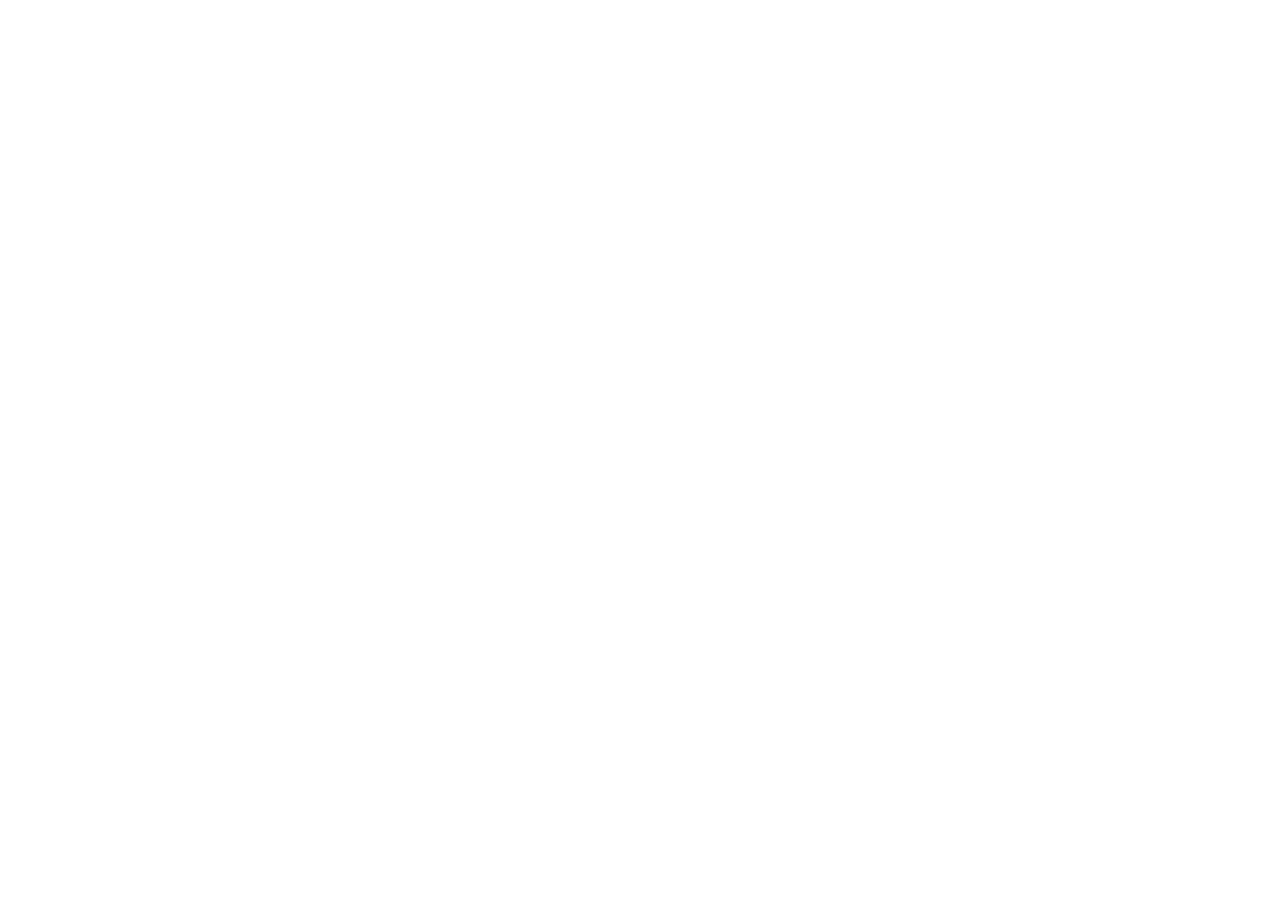
==== index.html @ c3d3ddc0 "initial commit" ====
<!DOCTYPE html>
<html lang="en">
    <head>
        <meta charset="utf-8">
        <meta name="viewport" content="width=device-width, initial-scale=1.0">
        <title>Sunnyside Agency</title>
        <link href="style.css" rel="stylesheet" type="text/css">
        <link rel="icon" type="image/png" sizes="32x32" href="./images/favicon-32x32.png">

    </head>
    <body>
        <script src="script.js"></script>
    </body>
</html>
---- style.css ----
*,
*::before,
*::after {
    box-sizing: border-box;
}

body {
    margin: 0;
    line-height: 1.6;
    font-family: Verdana, Geneva, Tahoma, sans-serif;
}

img {
    max-width: 100%;
    height: auto;
    display: block;
}

h1, 
h2,
h3,
h4,
h5,
h6,
p {
    margin: 0;
}

.bd {
    border: 1px solid black;
}
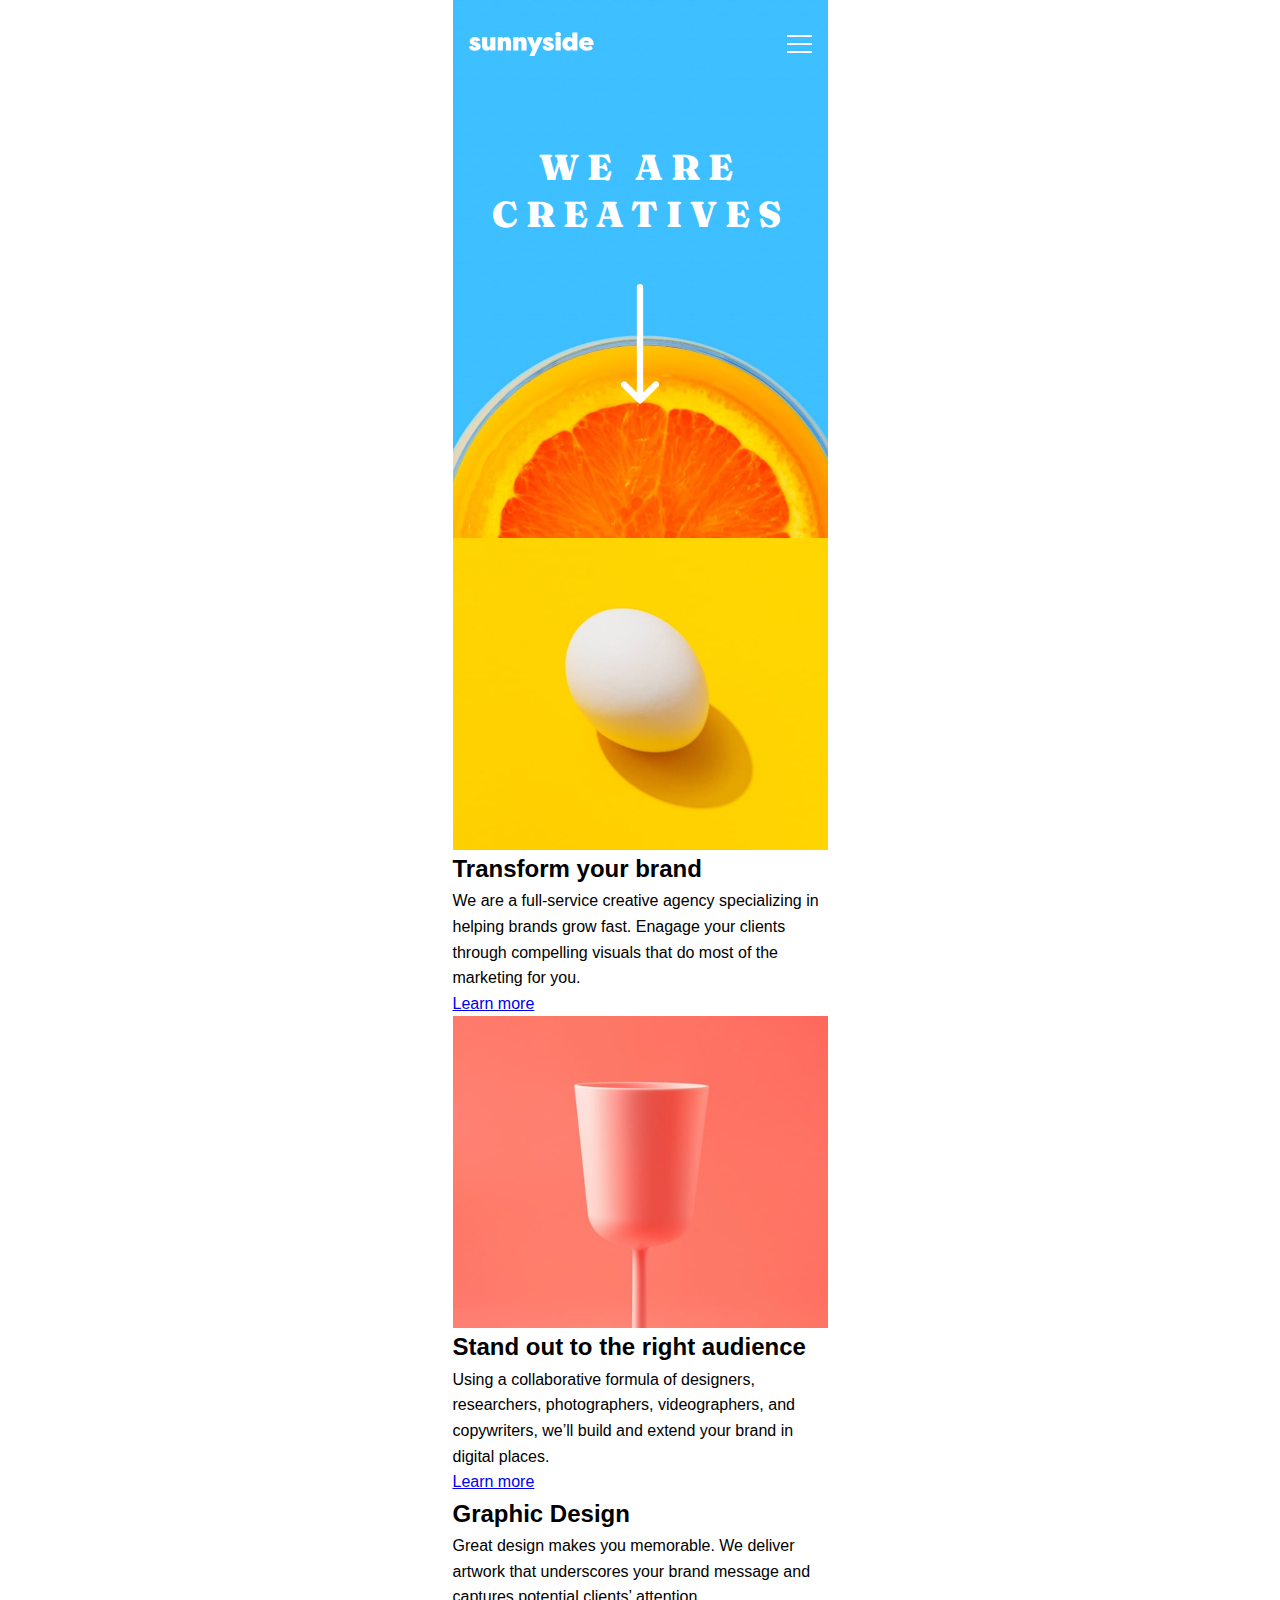
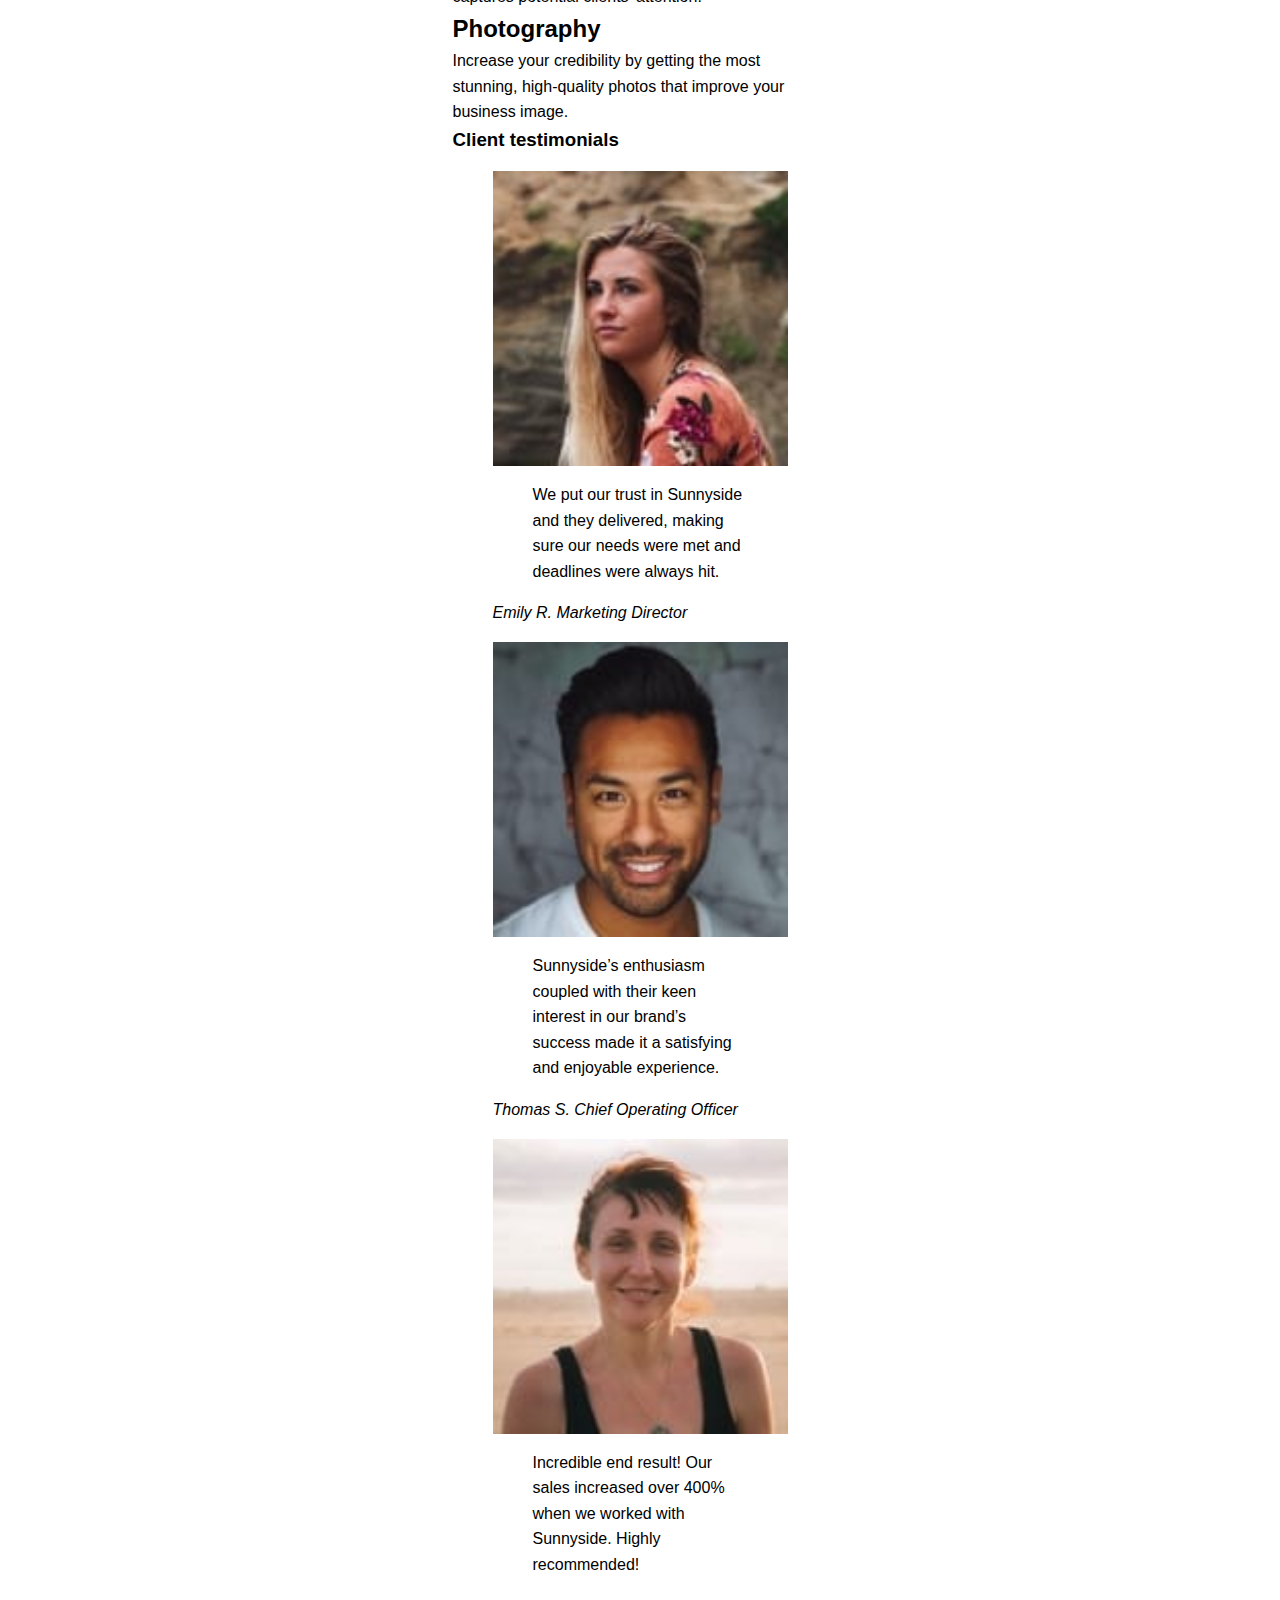
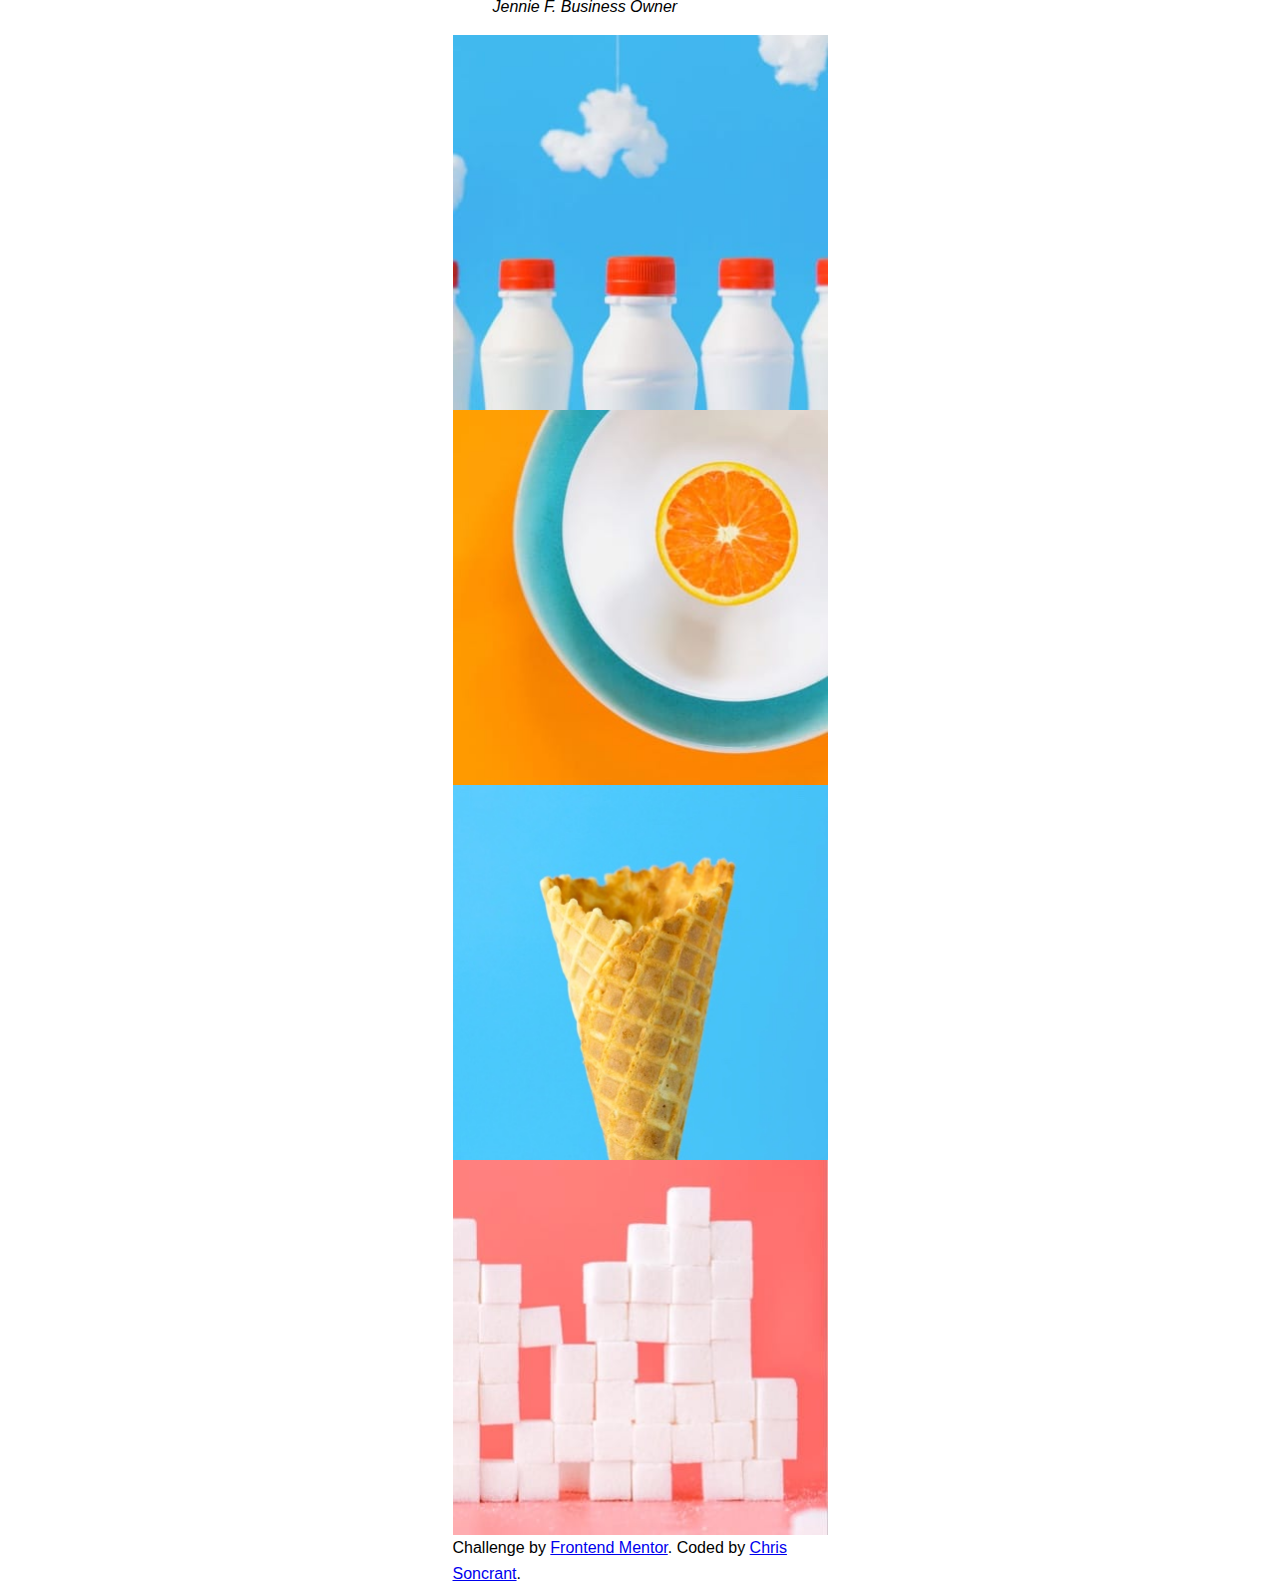
==== commit d5a5c976: "created the markup and started styling the hero section" ====
--- a/index.html
+++ b/index.html
@@ -7,8 +7,111 @@
         <link href="style.css" rel="stylesheet" type="text/css">
         <link rel="icon" type="image/png" sizes="32x32" href="./images/favicon-32x32.png">
 
+        <!-- Fonts -->
+        <link rel="preconnect" href="https://fonts.googleapis.com">
+        <link rel="preconnect" href="https://fonts.gstatic.com" crossorigin>
+        <link href="https://fonts.googleapis.com/css2?family=Barlow:wght@600&display=swap" rel="stylesheet">
+
+        <link rel="preconnect" href="https://fonts.googleapis.com">
+        <link rel="preconnect" href="https://fonts.gstatic.com" crossorigin>
+        <link href="https://fonts.googleapis.com/css2?family=Fraunces:wght@700;900&display=swap" rel="stylesheet">
+
+
     </head>
     <body>
+        <div class="hero">
+            <header>
+                <img src="images/logo.svg" alt="Sunnyside logo" class="logo">
+                <nav>
+                    <ul>
+                        <li>About</li>
+                        <li>Services</li>
+                        <li>Projects</li>
+                        <li>Contact</li>
+                    </ul>
+                </nav>
+                <img src="images/icon-hamburger.svg" alt="hamburger menu icon" class="hamburger">
+            </header>
+            <h1>We are creatives</h1>
+            <img src="images/icon-arrow-down.svg" alt="arrow pointing down" class="arrow">
+        </div>
+        <img src="images/mobile/image-transform.jpg" alt="Photo of a white egg on a yellow background">
+        <main>
+            <section>
+                <h2>Transform your brand</h2>
+                <p>We are a full-service creative agency specializing in helping brands grow fast. Enagage your clients through compelling visuals that do most of the marketing for you.</p>
+                <a href="#">Learn more</a>
+                <img src="images/mobile/image-stand-out.jpg" alt="Pink cup with stem on a similarly pink background">
+            </section>
+            <section>
+                <h2>Stand out to the right audience</h2>
+                <p>Using a collaborative formula of designers, researchers, photographers, videographers, and copywriters, we’ll build and extend your brand in digital places.</p>
+                <a href="#">Learn more</a>
+            </section>
+            <section>
+                <h2>Graphic Design</h2>
+                <p>Great design makes you memorable. We deliver artwork that underscores your brand message and captures potential clients’ attention.</p>
+            </section>
+            <section>
+                <h2>Photography</h2>
+                <p>Increase your credibility by getting the most stunning, high-quality photos that improve your business image.</p>
+            </section>
+            <section>
+                <h3>Client testimonials</h3>
+                <figure class="client-testimonial">
+                    <img src="images/image-emily.jpg" alt="Photo of Emily">
+                    <blockquote>We put our trust in Sunnyside and they delivered, making sure our needs were met and deadlines were always hit.</blockquote>
+                    <cite class="author">Emily R.</cite>
+                    <cite class="role">Marketing Director</cite>
+                </figure>
+                <figure class="client-testimonial">
+                    <img src="images/image-thomas.jpg" alt="Photo of Thomas">
+                    <blockquote>Sunnyside’s enthusiasm coupled with their keen interest in our brand’s success made it a satisfying and enjoyable experience.</blockquote>
+                    <cite class="author">Thomas S.</cite>
+                    <cite class="role">Chief Operating Officer</cite>
+                </figure>
+                <figure class="client-testimonial">
+                    <img src="images/image-jennie.jpg" alt="Photo of Jennie">
+                    <blockquote>Incredible end result! Our sales increased over 400% when we worked with Sunnyside. Highly recommended!</blockquote>
+                    <cite class="author">Jennie F.</cite>
+                    <cite class="role">Business Owner</cite>
+                </figure>
+            </section>
+            <div class="image-gallery">
+                <img src="images/mobile/image-gallery-milkbottles.jpg" alt="3 milk bottles with red caps on a sky blue background with a cloud hanging from a string">
+                <img src="images/mobile/image-gallery-orange.jpg" alt="orange slice with a teal and orange and white background">
+                <img src="images/mobile/image-gallery-cone.jpg" alt="Empty ice cream sugar cone on a sky blue background">
+                <img src="images/mobile/image-gallery-sugar-cubes.jpg" alt="Uneven stacks of sugar cubes on a pink background">
+            </div>
+        </main>
+        <footer>
+            <nav>
+                <ul>
+                    <li>About</li>
+                    <li>Services</li>
+                    <li>Projects</li>
+                    <li>
+                        <a href="#">
+                            <img src="images/icon-facebook.svg" alt="Facebook icon">
+                        </a>
+                        <a href="#">
+                            <img src="images/icon-instagram.svg" alt="Instagram icon">
+                        </a>
+                        <a href="#">
+                            <img src="images/icon-twitter.svg" alt="Twitter icon">
+                        </a>
+                        <a href="#">
+                            <img src="images/icon-pinterest.svg" alt="Pinterest icon">
+                        </a>
+                    </li>
+                </ul>
+            </nav>
+            <div class="attribution">
+                Challenge by <a href="https://www.frontendmentor.io?ref=challenge" target="_blank">Frontend Mentor</a>. 
+                Coded by <a href="#">Chris Soncrant</a>.
+              </div>
+        </footer>    
+
         <script src="script.js"></script>
     </body>
 </html>--- a/style.css
+++ b/style.css
@@ -1,3 +1,9 @@
+/* Fonts:
+font-family: 'Barlow', sans-serif;
+font-family: 'Fraunces', serif;
+*/
+
+
 *,
 *::before,
 *::after {
@@ -6,12 +12,16 @@
 
 body {
     margin: 0;
+    padding: 0;
     line-height: 1.6;
     font-family: Verdana, Geneva, Tahoma, sans-serif;
+    /* border: 1px solid black; */
+    width: 375px;
+    margin: auto;
 }
 
 img {
-    max-width: 100%;
+    width: 100%;
     height: auto;
     display: block;
 }
@@ -29,3 +39,56 @@
 .bd {
     border: 1px solid black;
 }
+
+.hero {
+    background-image: url(images/mobile/image-header.jpg);
+    background-repeat: no-repeat;
+    background-size: contain;
+    /* border: 1px solid black; */
+    height: 538px;
+}
+
+header {
+    display: flex;
+    justify-content: space-between;
+    align-items: center;
+    /* border: 1px solid black; */
+    padding: 1em;
+    padding-top: 2em;
+}
+
+h1 {
+    /* border: 1px solid black; */
+    text-align: center;
+    font-family: 'Fraunces', serif;
+    font-size: 36px;
+    font-weight: 900;
+    color: white;
+    text-transform: uppercase;
+    line-height: 1.3;
+    letter-spacing: 8px;
+    margin-top: 2em;
+
+}
+
+.logo {
+    width: 125px;
+}
+
+.hamburger {
+    width: 25px;
+    height: 18px;
+    cursor: pointer;
+}
+
+nav ul {
+    padding: 0;
+    list-style: none;
+    display: none;
+}
+
+.arrow {
+    width:38px;
+    /* border:1px solid black; */
+    margin: 46px auto;
+}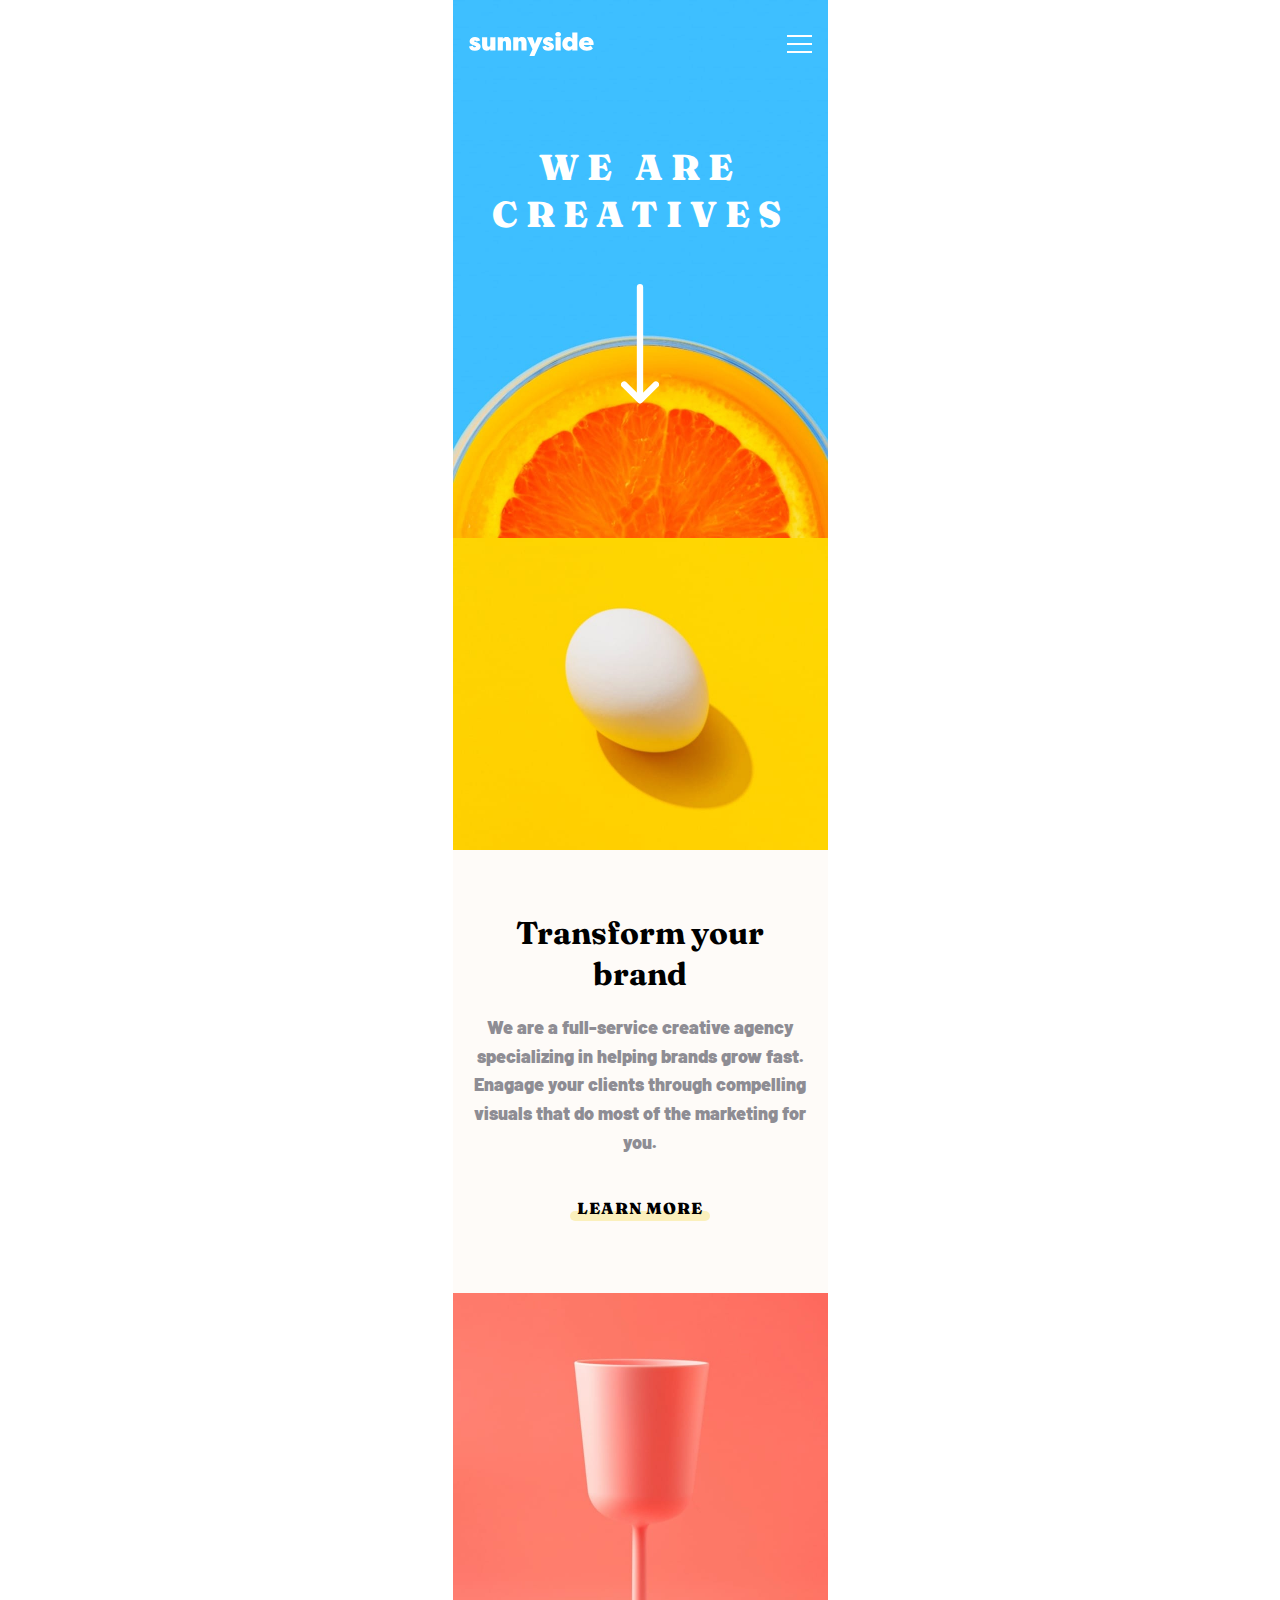
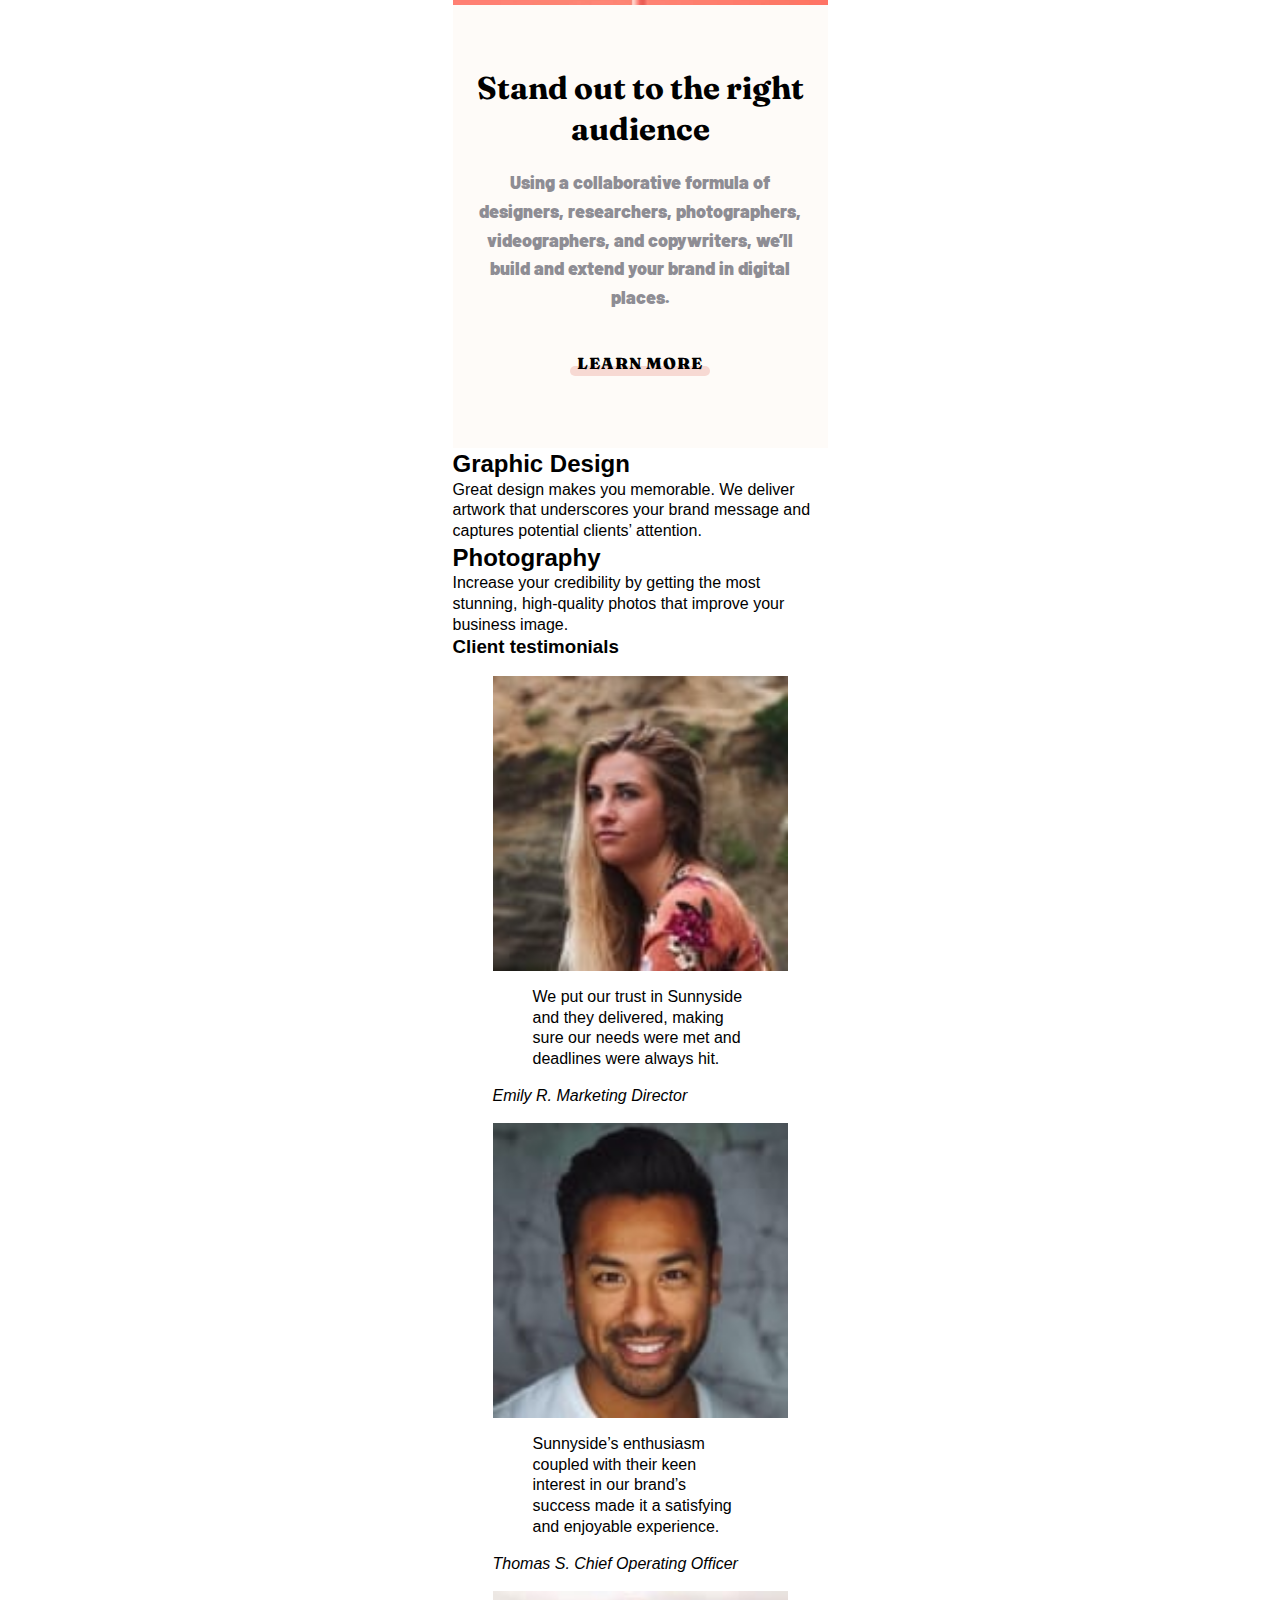
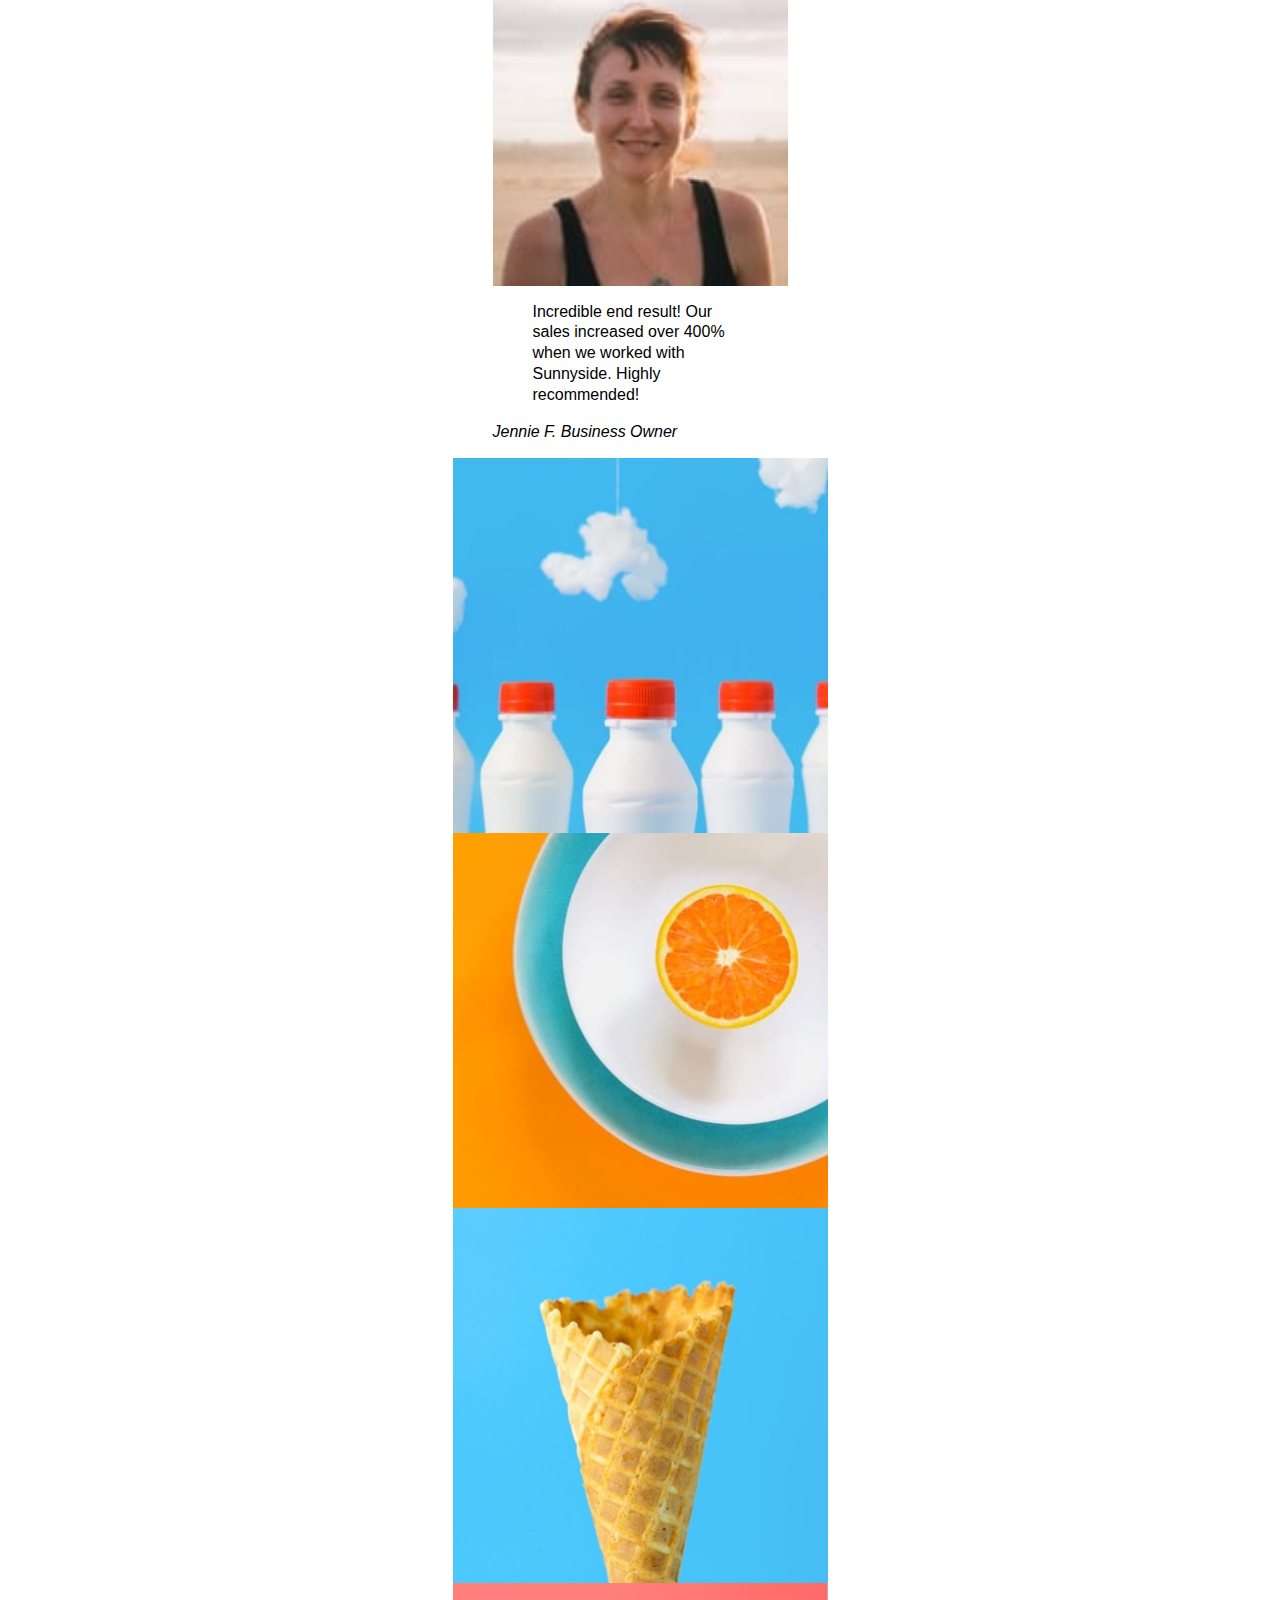
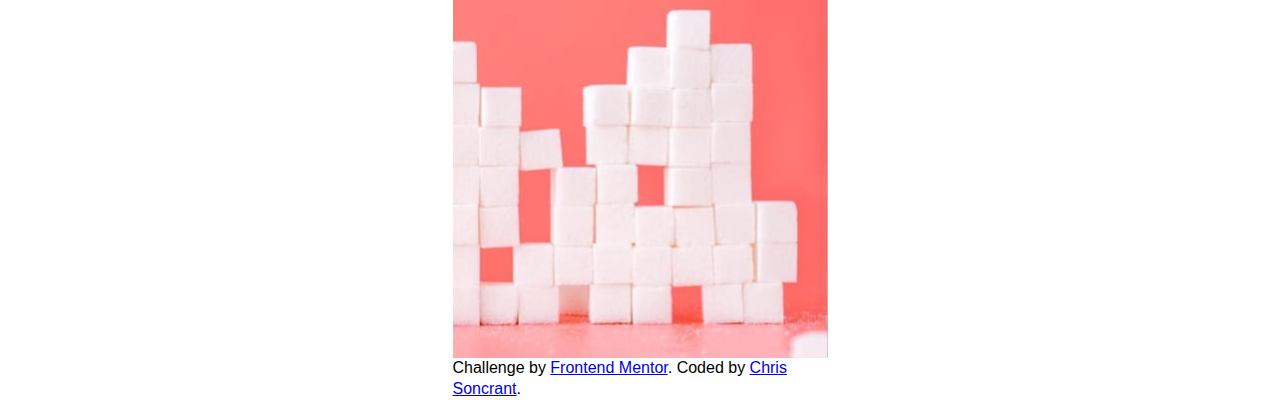
==== commit 6e443418: "started styling; got up to the cherries" ====
--- a/index.html
+++ b/index.html
@@ -37,16 +37,18 @@
         </div>
         <img src="images/mobile/image-transform.jpg" alt="Photo of a white egg on a yellow background">
         <main>
-            <section>
+            <section class="information">
                 <h2>Transform your brand</h2>
                 <p>We are a full-service creative agency specializing in helping brands grow fast. Enagage your clients through compelling visuals that do most of the marketing for you.</p>
                 <a href="#">Learn more</a>
-                <img src="images/mobile/image-stand-out.jpg" alt="Pink cup with stem on a similarly pink background">
+                <hr id="hr-1">
             </section>
-            <section>
+            <img src="images/mobile/image-stand-out.jpg" alt="Pink cup with stem on a similarly pink background">
+            <section class="information">
                 <h2>Stand out to the right audience</h2>
                 <p>Using a collaborative formula of designers, researchers, photographers, videographers, and copywriters, we’ll build and extend your brand in digital places.</p>
                 <a href="#">Learn more</a>
+                <hr id="hr-2">
             </section>
             <section>
                 <h2>Graphic Design</h2>
--- a/style.css
+++ b/style.css
@@ -13,7 +13,7 @@
 body {
     margin: 0;
     padding: 0;
-    line-height: 1.6;
+    line-height: 1.3;
     font-family: Verdana, Geneva, Tahoma, sans-serif;
     /* border: 1px solid black; */
     width: 375px;
@@ -91,4 +91,56 @@
     width:38px;
     /* border:1px solid black; */
     margin: 46px auto;
+}
+
+.information {
+    position: relative;
+    font-family: 'Fraunces', serif;
+    text-align: center;
+    font-size: 21px;
+    font-weight: 900;
+    padding: 3em 1em;
+    background-color: #fefbf8;
+}
+
+.information p {
+    font-family: 'Barlow', sans-serif;
+    font-size: 18px;
+    padding: 1em 0;
+    margin-bottom: 1em;
+    line-height: 1.6;
+    color: #8e8d94;
+}
+
+.information a {
+    text-transform: uppercase;
+    text-decoration: none;
+    color: black;
+    font-size: 16px;
+    letter-spacing: 1px;
+    font-weight: 900;
+    position: relative;
+    z-index: 5;
+}
+
+#hr-1 {
+    height: 10px;
+    border: none;
+    border-radius: 10px;
+    background-color: #fbf0bc;
+    width: 140px;
+    margin: auto;
+    position: relative;
+    bottom: 9px;
+}
+
+#hr-2 {
+    height: 10px;
+    border: none;
+    border-radius: 10px;
+    background-color: #f7d9d3;
+    width: 140px;
+    margin: auto;
+    position: relative;
+    bottom: 9px;
 }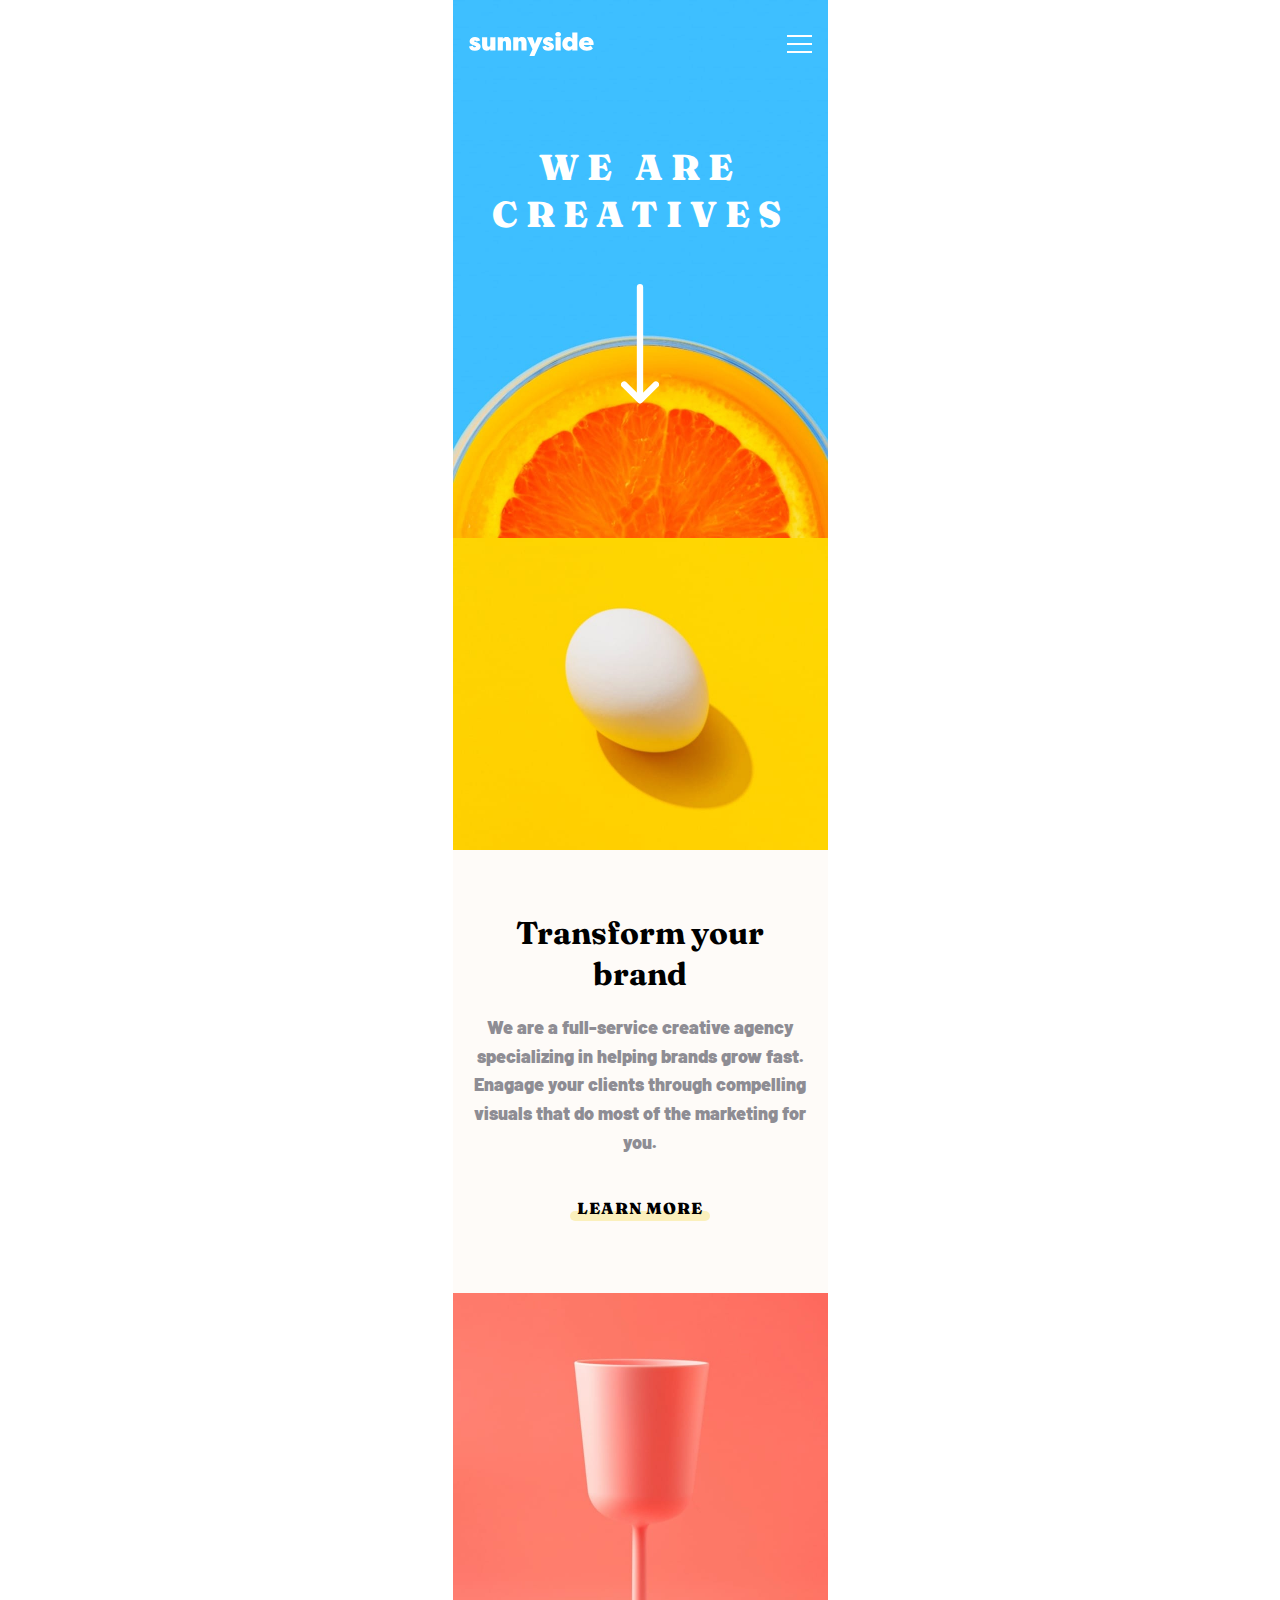
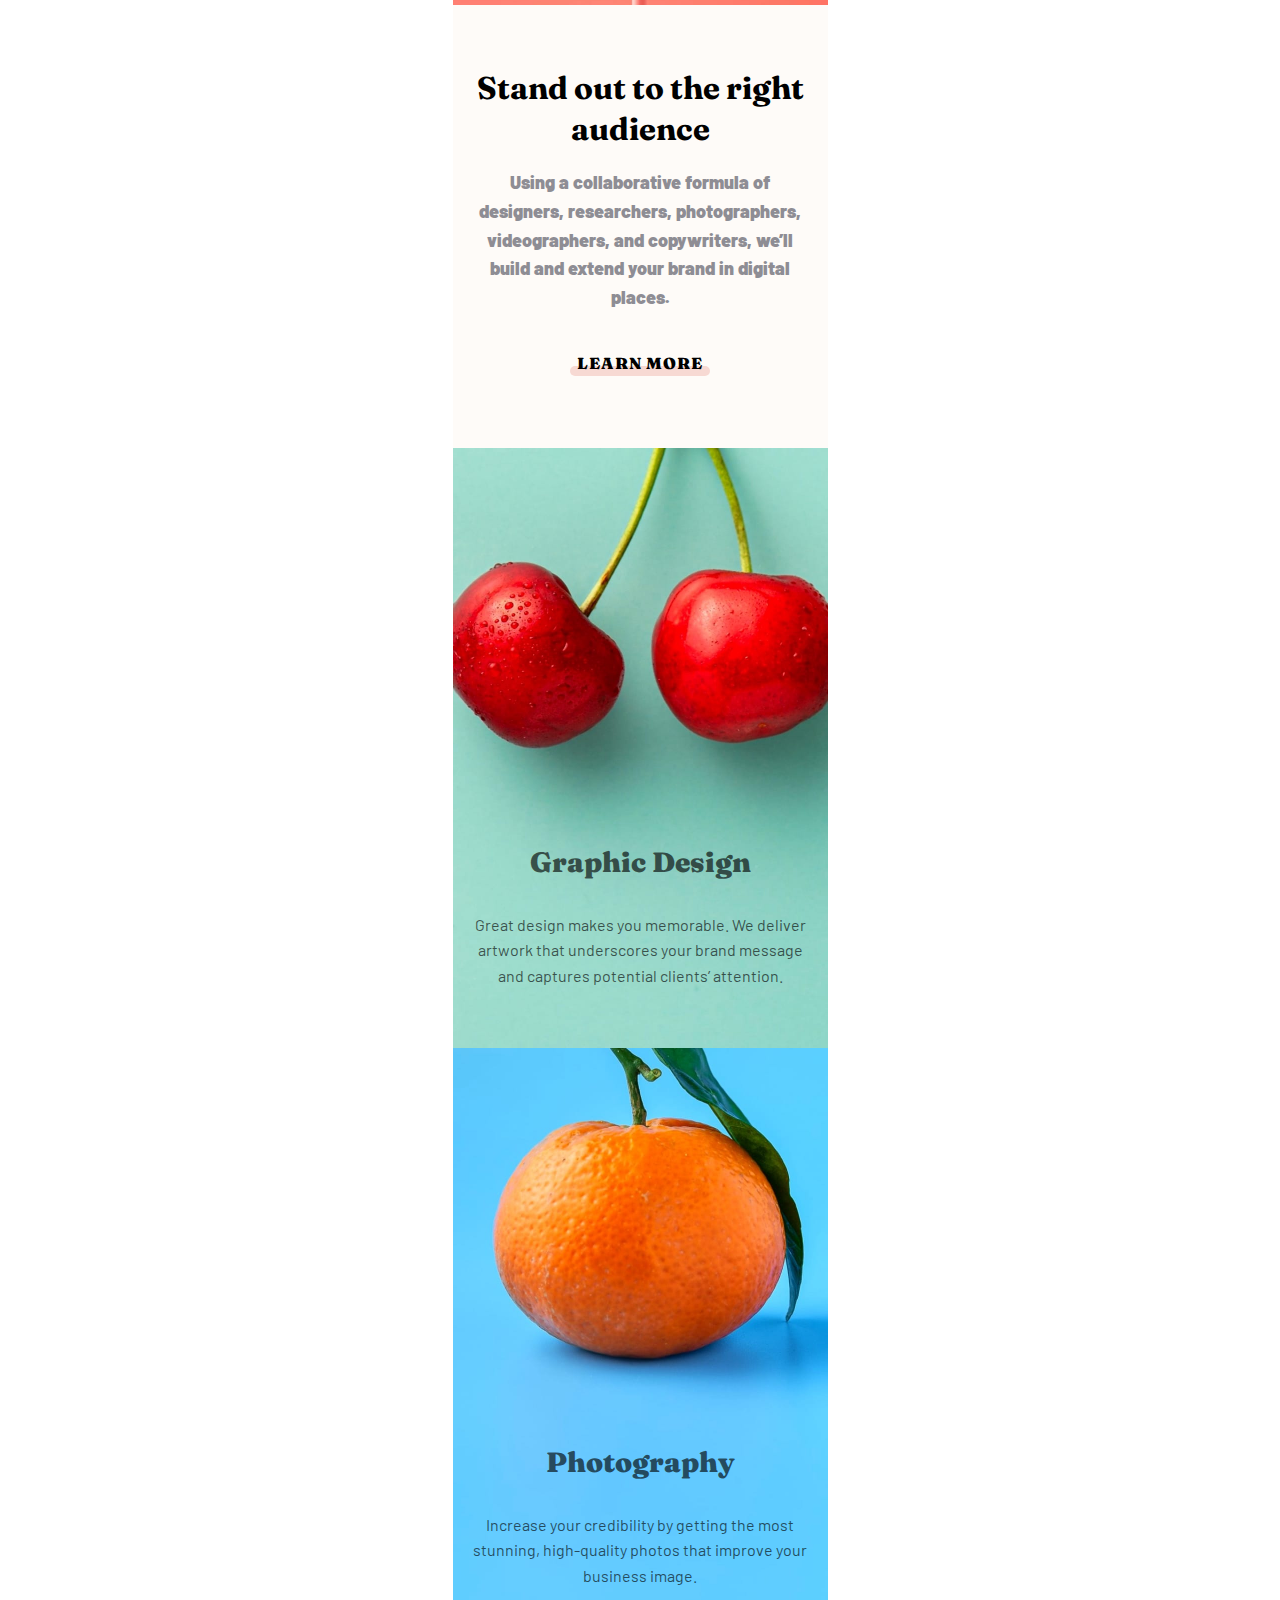
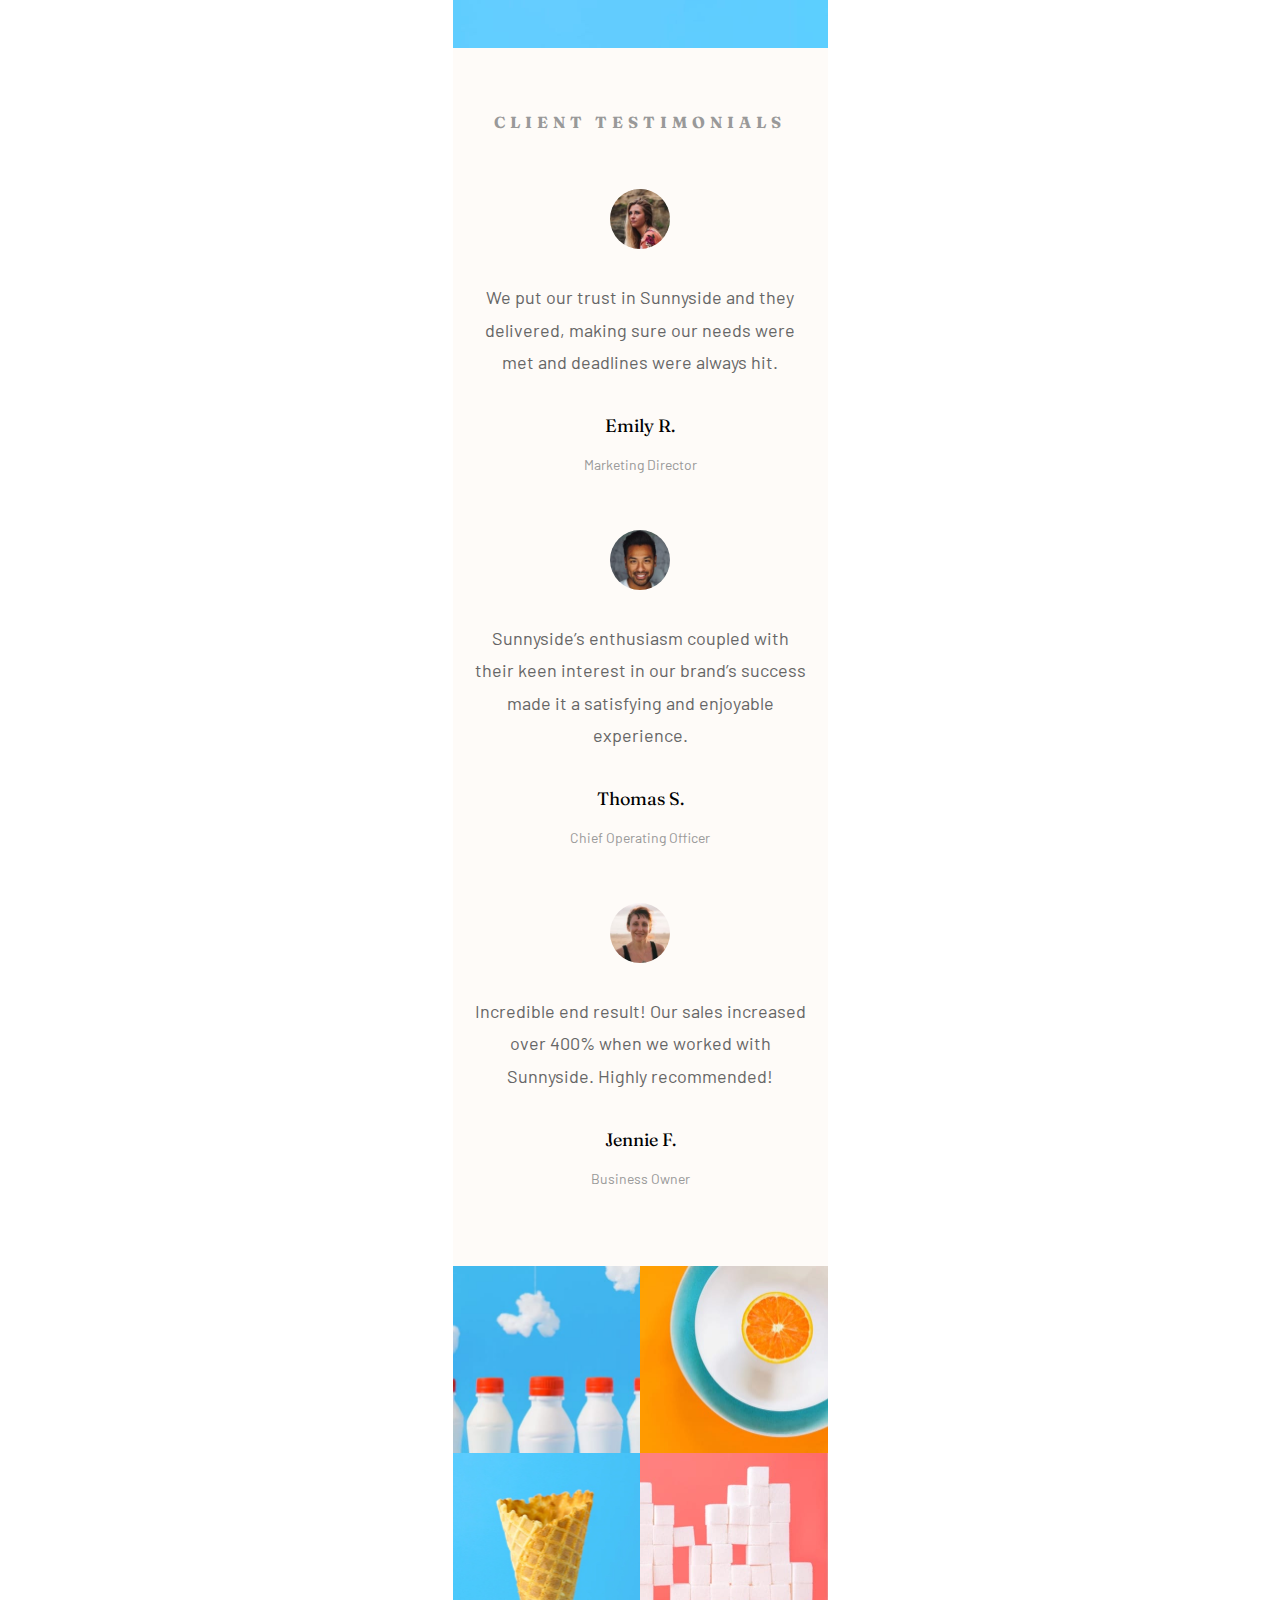
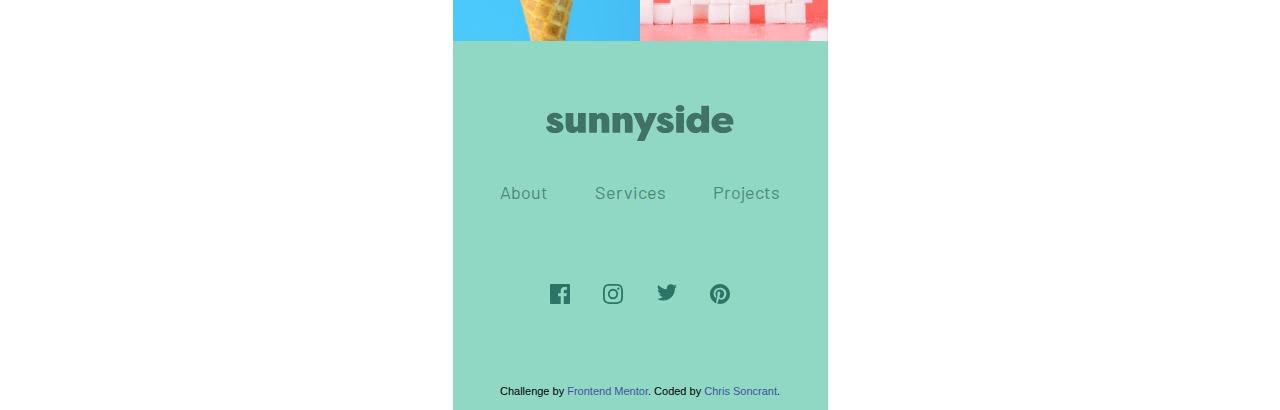
==== commit b277bcae: "styled mobile site" ====
--- a/index.html
+++ b/index.html
@@ -50,15 +50,15 @@
                 <a href="#">Learn more</a>
                 <hr id="hr-2">
             </section>
-            <section>
+            <section class="methods cherries">
                 <h2>Graphic Design</h2>
                 <p>Great design makes you memorable. We deliver artwork that underscores your brand message and captures potential clients’ attention.</p>
             </section>
-            <section>
+            <section class="methods orange">
                 <h2>Photography</h2>
                 <p>Increase your credibility by getting the most stunning, high-quality photos that improve your business image.</p>
             </section>
-            <section>
+            <section class="testimonial-container">
                 <h3>Client testimonials</h3>
                 <figure class="client-testimonial">
                     <img src="images/image-emily.jpg" alt="Photo of Emily">
@@ -87,12 +87,15 @@
             </div>
         </main>
         <footer>
+            <img class="footer-logo" src="images/footer-logo.svg" alt="logo">
             <nav>
                 <ul>
-                    <li>About</li>
-                    <li>Services</li>
-                    <li>Projects</li>
-                    <li>
+                    <div class="footer-li-items">
+                        <li>About</li>
+                        <li>Services</li>
+                        <li>Projects</li>
+                    </div>
+                    <li class="social-icons">
                         <a href="#">
                             <img src="images/icon-facebook.svg" alt="Facebook icon">
                         </a>
--- a/style.css
+++ b/style.css
@@ -81,7 +81,7 @@
     cursor: pointer;
 }
 
-nav ul {
+header nav ul {
     padding: 0;
     list-style: none;
     display: none;
@@ -143,4 +143,152 @@
     margin: auto;
     position: relative;
     bottom: 9px;
+}
+
+.methods {
+    text-align: center;
+    padding: 1em;
+    position: relative;
+}
+
+.methods h2 {
+    margin-bottom: 2em;
+    font-family: 'Fraunces', serif;
+    font-size: 28px;
+    font-weight: 900;
+    color: rgba(0, 0, 0, 0.637);
+    position: relative;
+    top: 380px;
+}
+
+.methods p {
+    font-family: 'Barlow', sans-serif;
+    color: rgba(0, 0, 0, 0.637);
+    line-height: 1.6;
+    position: relative;
+    top: 355px;   
+}
+
+.cherries {
+    background-image: url(images/mobile/image-graphic-design.jpg);
+    background-repeat: no-repeat;
+    background-size: contain;
+    width: 375px;
+    height: 600px;
+}
+
+.orange {
+    background-image: url(images/mobile/image-photography.jpg);
+    background-repeat: no-repeat;
+    background-size: contain;
+    width: 375px;
+    height: 600px;
+    color: hsl(198, 62%, 26%);
+}
+
+.testimonial-container {
+    background-color: #fefbf8;
+    padding-bottom: 4em;
+}
+
+.testimonial-container h3 {
+    color: rgb(153, 153, 153);
+    font-family: 'Fraunces', serif;
+    text-transform: uppercase;
+    font-size: 16px;
+    letter-spacing: 5px;
+    text-align: center;
+    padding-top: 4em;
+}
+
+figure {
+    margin: 0;
+}
+
+figure img {
+    border-radius: 50%;
+    width: 60px;
+    margin: 3.5em auto 2em auto;
+}
+
+blockquote {
+    font-family: 'Barlow', sans-serif;
+    font-size: 18px;
+    width: 375px;
+    color: rgb(102, 102, 102);
+    /* border: 1px solid black; */
+    margin: 0 auto 2em auto;
+    padding: 0 1.2em;
+    text-align: center;
+    line-height: 1.8;
+}
+
+.author {
+    text-align: center;
+    display: block;
+    font-family: 'Fraunces', serif;
+    font-style: normal;
+    font-size: 18px;
+    margin-bottom: 1em;
+}
+
+.role {
+    text-align: center;
+    display: block;
+    font-family: 'Barlow', sans-serif;
+    font-style: normal;
+    font-size: 14px;
+    color: rgb(153, 153, 153);
+    margin-bottom: 1em;
+}
+
+.image-gallery {
+    display: flex;
+    flex-direction: row;
+    flex-wrap: wrap;
+}
+
+.image-gallery img {
+    width: 50%;
+}
+
+footer {
+    background-color: #91d8c4;
+}
+
+footer .footer-logo {
+    width: 50%;
+    margin: auto;
+    padding-top: 4em;
+    margin-bottom: 2.5em;
+}
+
+footer nav ul {
+    list-style: none;
+    padding: 0;
+}
+
+.footer-li-items {
+    display: flex;
+    justify-content: space-evenly;
+    color: #4d8879;
+    font-family: 'Barlow', sans-serif;
+    font-size: 18px;
+}
+
+footer .social-icons {
+    display: flex;
+    justify-content: space-evenly;
+    padding: 0 4em;
+    margin: 5em 0;
+}
+
+.attribution { 
+    font-size: 11px; 
+    text-align: center; 
+    padding-bottom: 1em;
+}
+.attribution a { 
+    color: hsl(228, 45%, 44%); 
+    text-decoration: none;
 }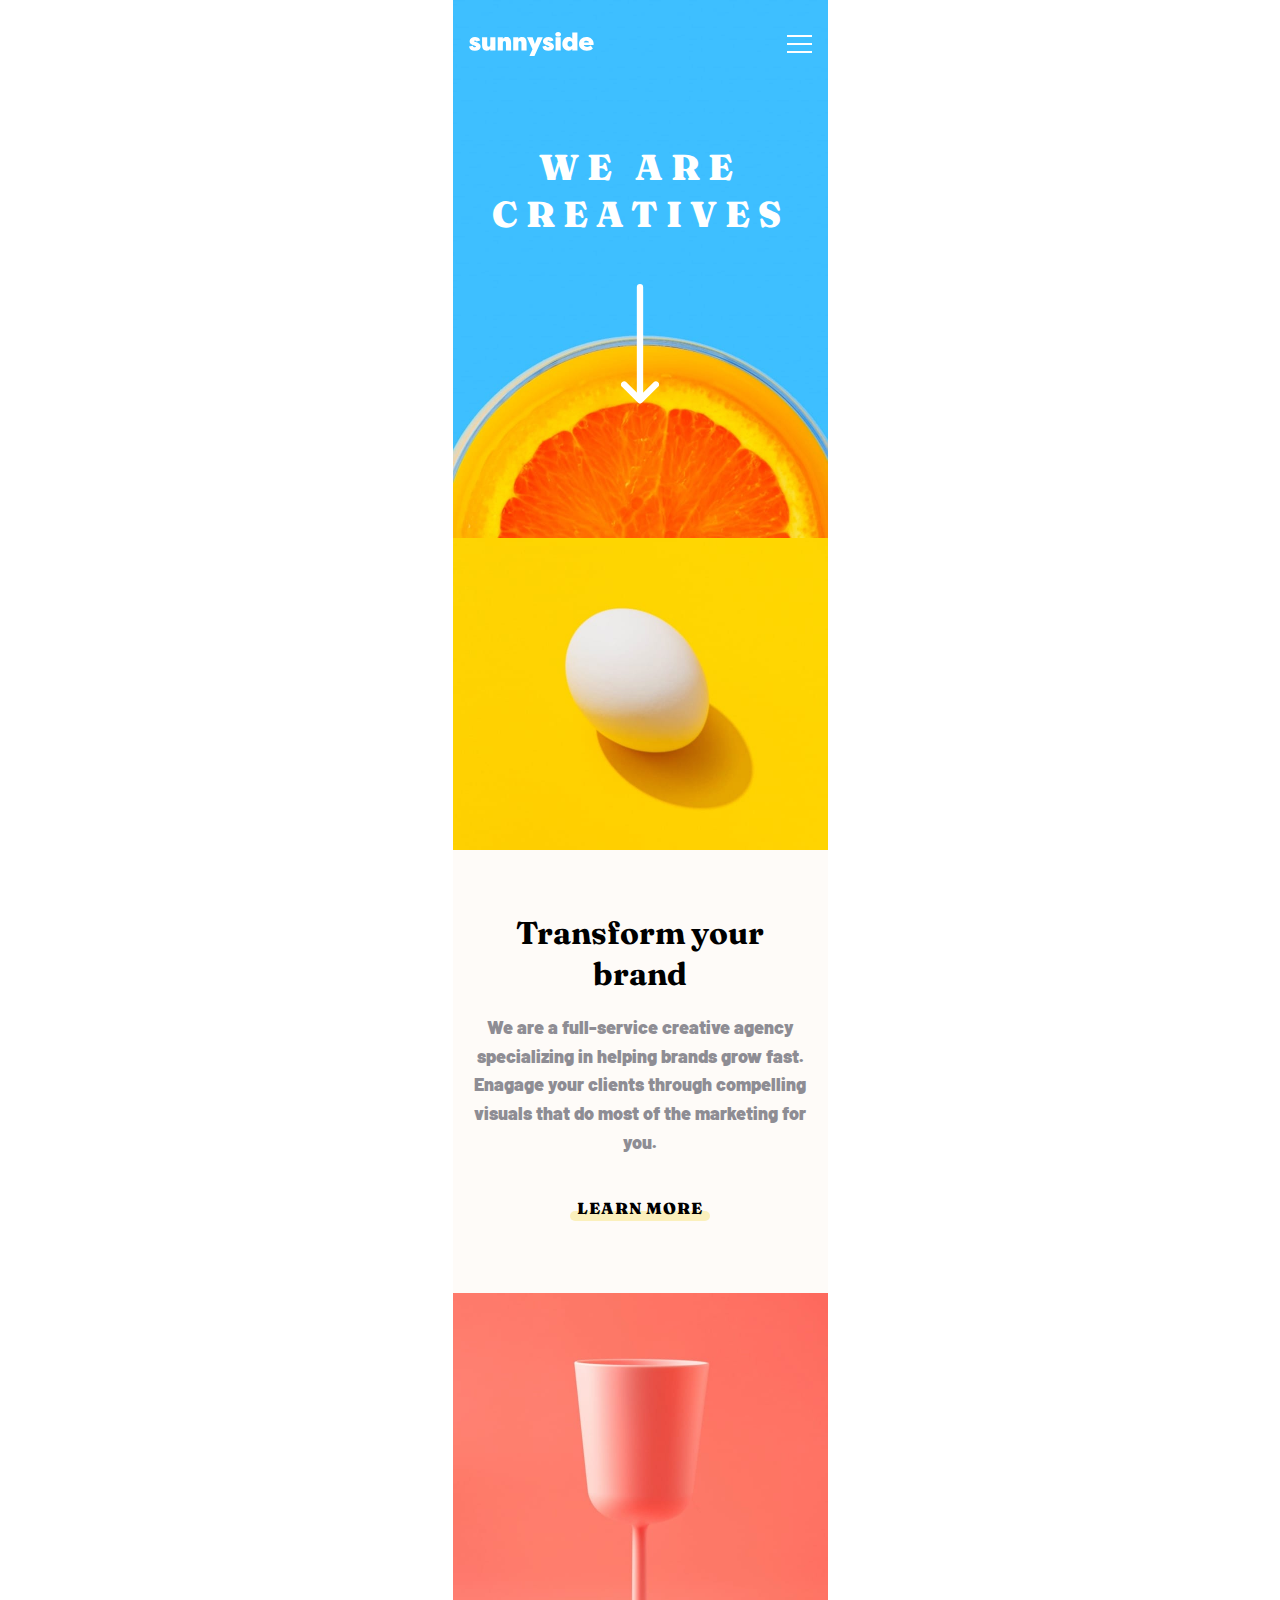
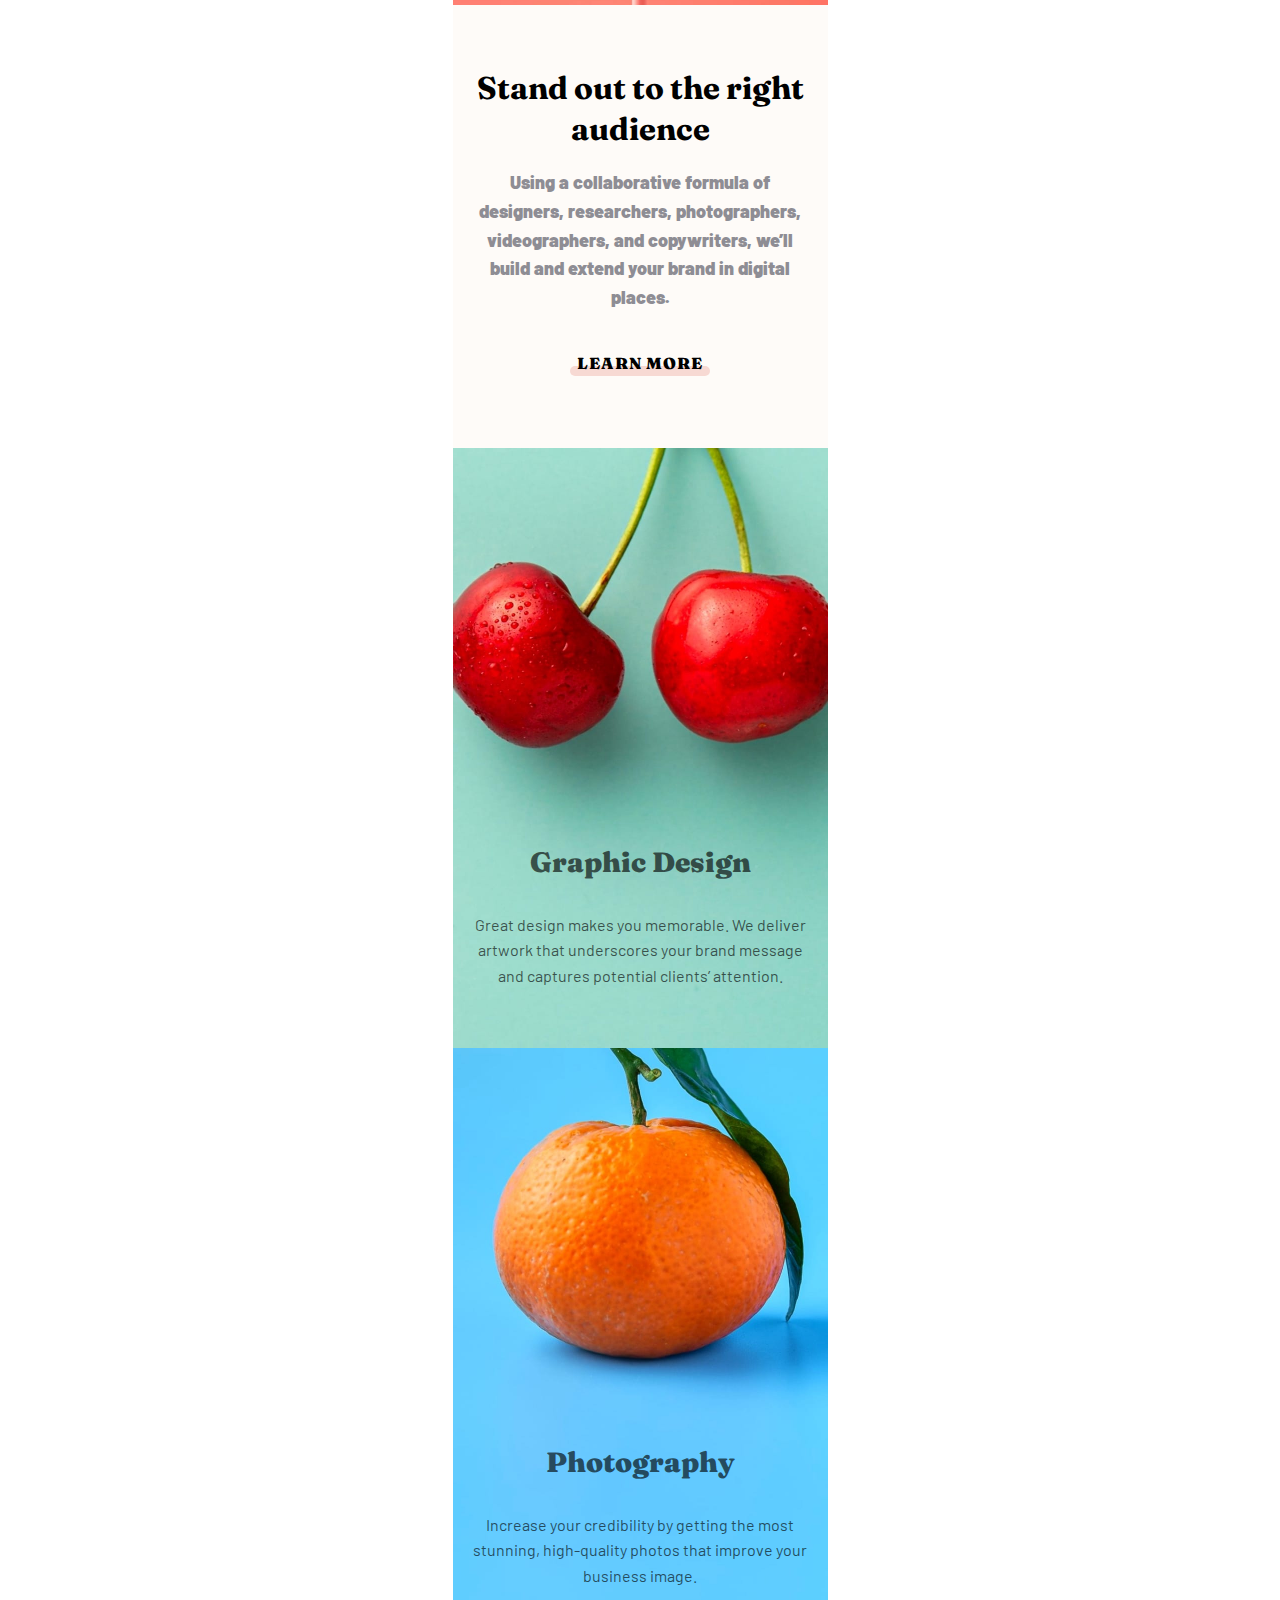
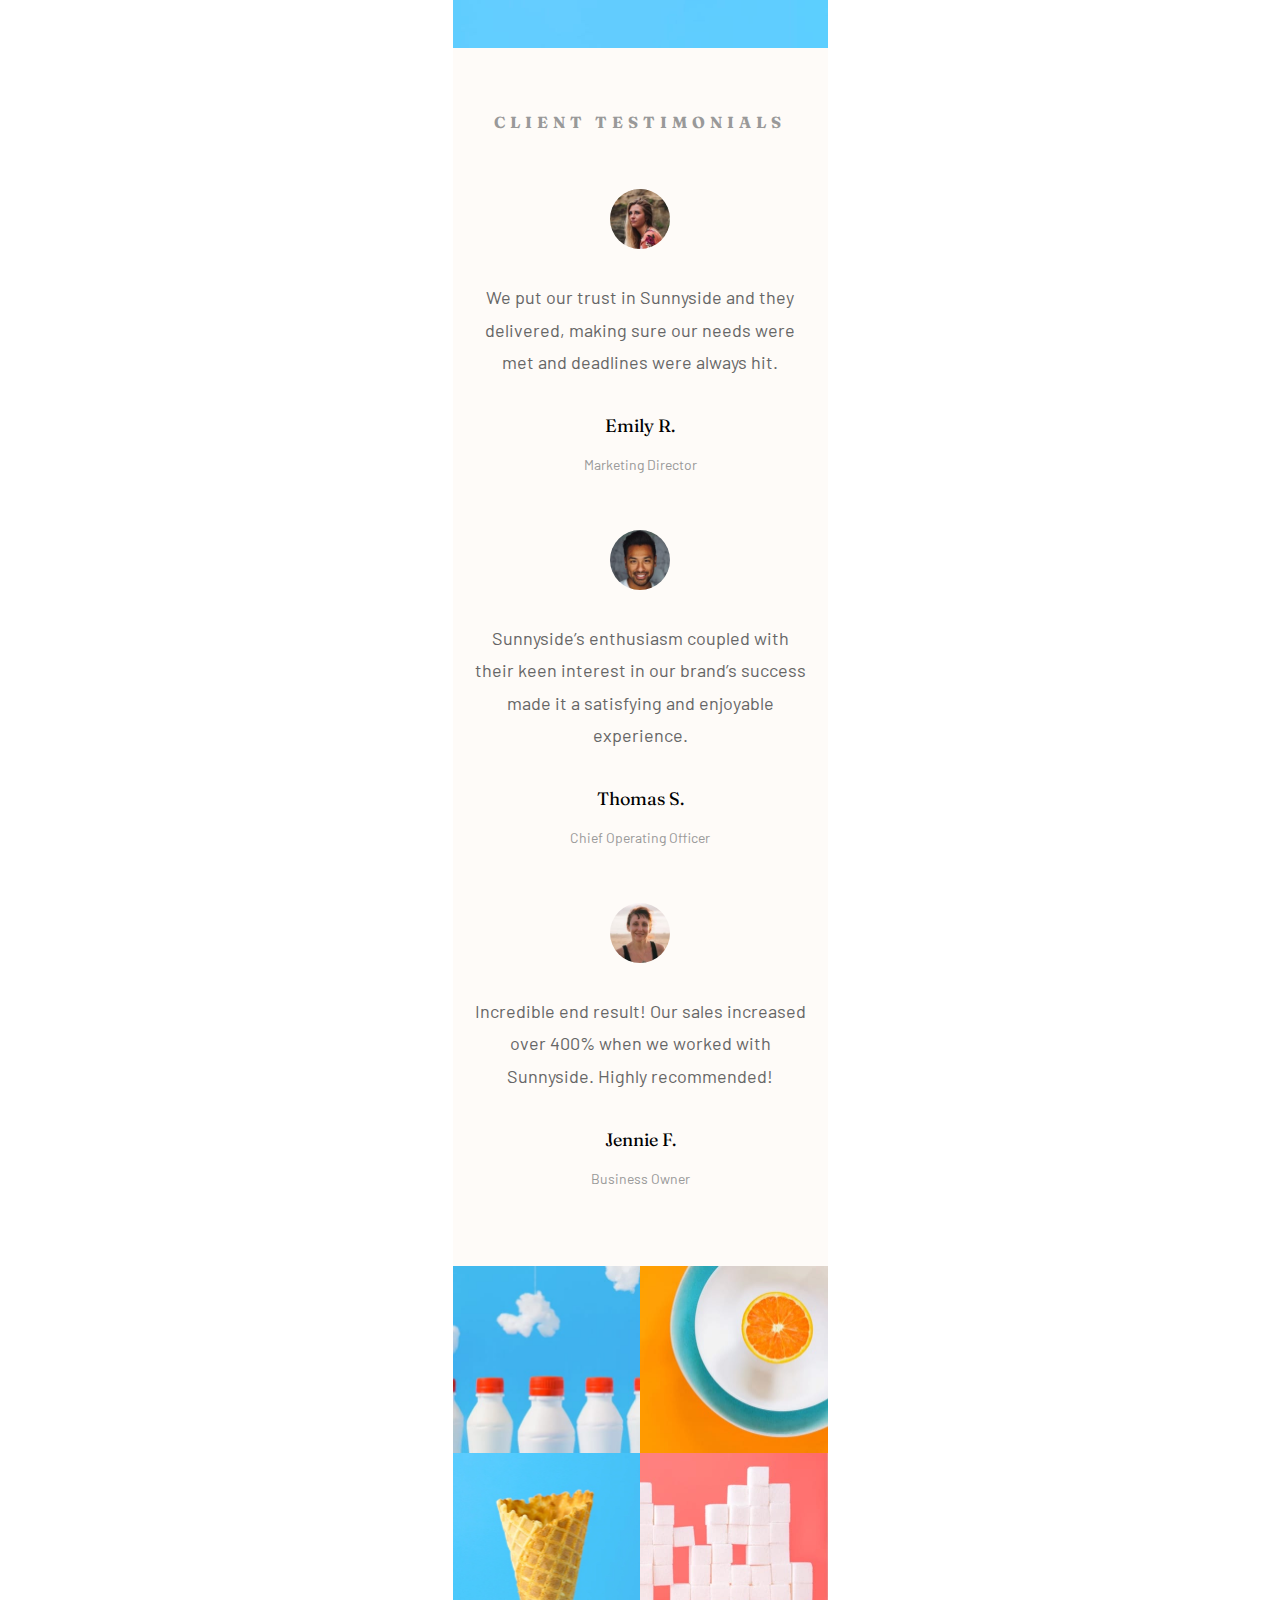
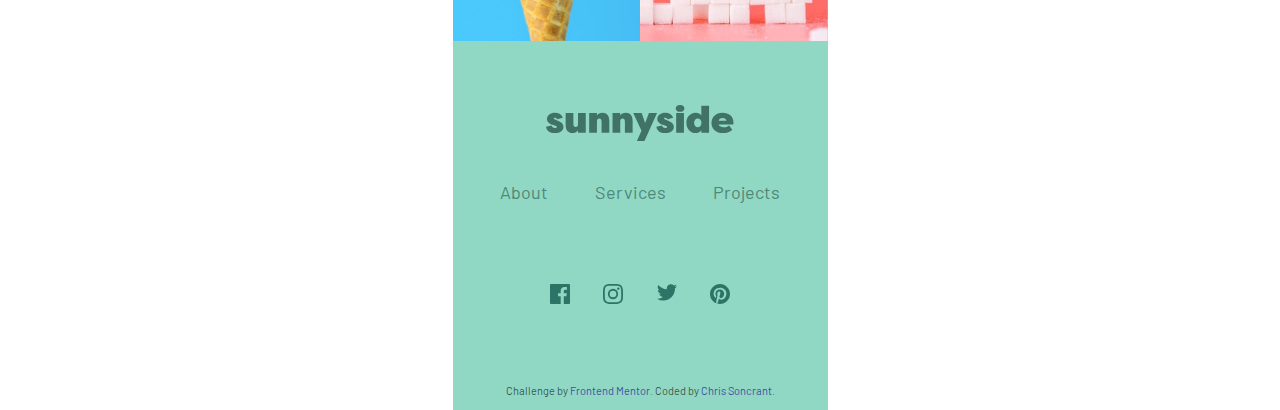
==== commit 7dd7e1ee: "added styling and script for dropdown menu for mobile" ====
--- a/index.html
+++ b/index.html
@@ -22,14 +22,17 @@
         <div class="hero">
             <header>
                 <img src="images/logo.svg" alt="Sunnyside logo" class="logo">
-                <nav>
-                    <ul>
-                        <li>About</li>
-                        <li>Services</li>
-                        <li>Projects</li>
-                        <li>Contact</li>
-                    </ul>
-                </nav>
+                <div class="stupid-nav-container">
+                    <div class="shark"></div>
+                    <nav>
+                        <ul>
+                            <li><a href="#">About</a></li>
+                            <li><a href="#">Services</a></li>
+                            <li><a href="#">Projects</a></li>
+                            <li><a href="#">Contact</a></li>
+                        </ul>
+                    </nav>
+                </div>
                 <img src="images/icon-hamburger.svg" alt="hamburger menu icon" class="hamburger">
             </header>
             <h1>We are creatives</h1>
--- a/style.css
+++ b/style.css
@@ -55,6 +55,7 @@
     /* border: 1px solid black; */
     padding: 1em;
     padding-top: 2em;
+    position: relative;
 }
 
 h1 {
@@ -68,6 +69,8 @@
     line-height: 1.3;
     letter-spacing: 8px;
     margin-top: 2em;
+    position: relative;
+    z-index: 0;
 
 }
 
@@ -81,10 +84,56 @@
     cursor: pointer;
 }
 
-header nav ul {
-    padding: 0;
+.stupid-nav-container {
+    position: absolute;
+    top: 82px;
+    /* border: 1px solid black; */
+    right: 16px;
+    z-index: 1;
+    display: none;
+}
+
+.stupid-nav-container .shark {
+    border-right: 25px solid white;
+    border-top: 25px solid rgba(172, 255, 47, 0);
+    width: 15px;
+    position: relative;
+    left: 318px;
+}
+
+.stupid-nav-container nav {
+    background-color: white;
+    width: 343px;
+    text-align: center;
+    border-radius: 5px 0 5px 5px;
+}
+
+.stupid-nav-container nav ul {
     list-style: none;
-    display: none;
+    padding: 2em;;
+    margin: 0;
+}
+
+.stupid-nav-container nav ul li {
+    padding: 1em;
+}
+
+.stupid-nav-container nav ul li a {
+    font-family: 'Barlow', sans-serif;
+    font-size: 20px;
+    color: gray;
+    text-decoration: none;
+    transition: all 250ms ease-in-out;
+}
+
+.stupid-nav-container nav ul li a:hover {
+    background-color: #f8d548;
+    border-radius: 40px;
+    color: black;
+    padding: 0.75em 2em;
+    font-family: 'Fraunces', serif;
+    text-transform: uppercase;
+    font-size: 20px;
 }
 
 .arrow {
@@ -285,6 +334,8 @@
 
 .attribution { 
     font-size: 11px; 
+    font-family: 'Barlow', sans-serif;
+    color:rgba(0, 0, 0, 0.637);
     text-align: center; 
     padding-bottom: 1em;
 }
